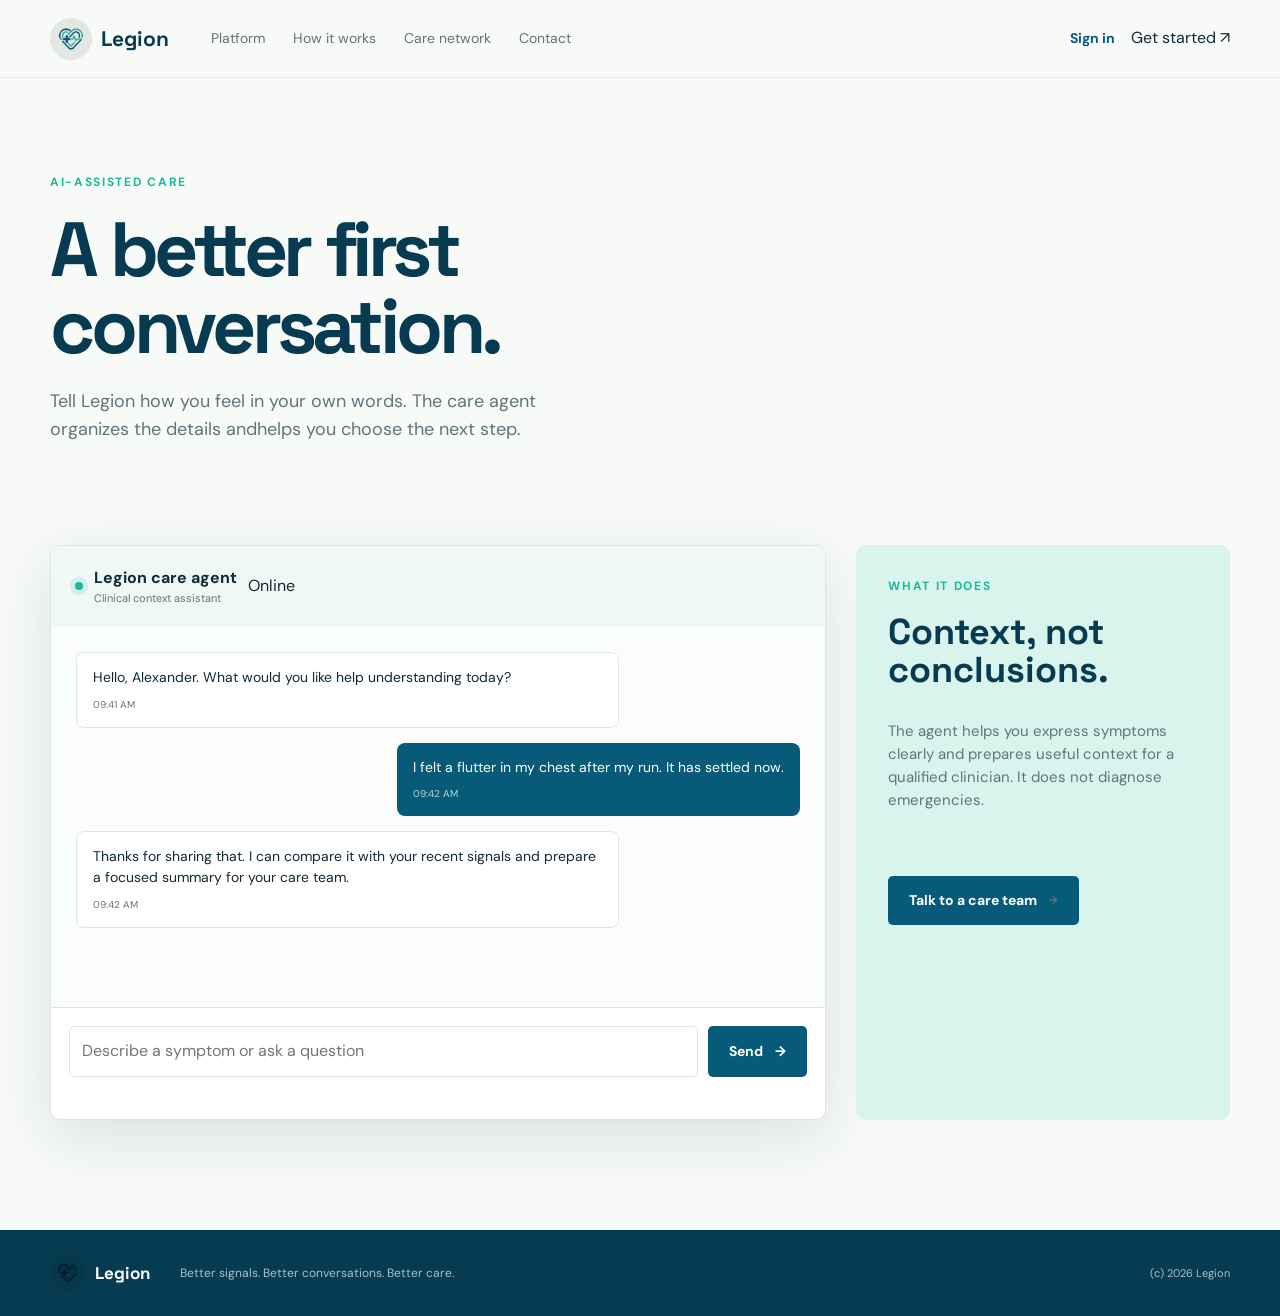
==== ai-agent.html @ 77e7c0f2 "init" ====
<!doctype html>
<html lang="en">

<head>
    <meta charset="utf-8">
    <meta name="viewport" content="width=device-width, initial-scale=1">
    <meta name="description" content="Meet the Legion AI-assisted care agent.">
    <title>Legion | AI Care Agent</title>
    <link rel="preconnect" href="https://fonts.googleapis.com">
    <link rel="preconnect" href="https://fonts.gstatic.com" crossorigin>
    <link
        href="https://fonts.googleapis.com/css2?family=DM+Sans:wght@400;500;600;700&family=Space+Grotesk:wght@500;600;700&display=swap"
        rel="stylesheet">
    <link rel="stylesheet" href="styles.css">
</head>

<body>
    <header class="site-header">
        <a class="brand" href="index.html"><img src="assets/logo.png" alt="" width="42" height="42"><span>Legion</span></a>
        <nav class="main-nav" aria-label="Main navigation">
            <a href="platform.html">Platform</a>

            <a href="ai-agent.html">How it works</a>

                <a href="platform.html#network">Care network </a><ahref="contact.html">Contact</a></nav>
        <div class="header-actions">
            <a class="button button-quiet" href="login.html">Sign in</a>
            <aclass="button button-small" href="register.html">Get started <span aria-hidden="true">&#8599;</span></a>
        </div><button class="menu-toggle" type="button" aria-label="Open menu">Menu</button>

    </header>
    <main>
        <section class="page-hero section-shell">

            <p class="eyebrow">AI-assisted care</p>

            <h1>A better first conversation.</h1>

            <p class="hero-lede">Tell Legion how you feel in your own words. The care agent organizes the details andhelps you choose the next step.</p>

        </section>
        <section class="section-shell agent-layout">


            <div class="chat-panel">
                <div class="chat-header">
                    <span class="status-dot"></span>

                    <div><strong>Legion care agent</strong><small>Clinical context assistant</small></div>

                    <spanclass="chat-badge">Online</span>
                </div>
                <div class="chat-messages">

                    <div class="message agent-message">Hello, Alexander. What would you like help understanding

                        today?<small>09:41 AM</small></div>

                    <div class="message user-message">I felt a flutter in my chest after my run. It has settled

                        now.<small>09:42 AM</small></div>

                    <div class="message agent-message">Thanks for sharing that. I can compare it with your recent
                        signals and prepare a focused summary for your care team.<small>09:42 AM</small></div>
                </div>
                <form class="chat-form" id="chat-form"><input id="chat-input" type="text" required placeholder="Describe a symptom or ask a question">

                        <button class="button" type="submit">Send
                        <span aria-hidden="true">&#8594;</span>
                </button></form>

                <p class="form-status" id="chat-status" role="status"></p>


            </div>
            <aside class="agent-aside">

                <div class="eyebrow">What it does</div>

                <h2>Context, not conclusions.</h2>

                <p>The agent helps you express symptoms clearly and prepares useful context for a qualified clinician. It does not diagnose emergencies.</p>

                <div class="mini-stat">

                <div class="mini-stat">
                <a class="button"href="contact.html">Talk to a care team <span aria-hidden="true">&#8594;</span></a>
            </aside>
        </section>
    </main>
    <footer class="site-footer">

        <div class="section-shell footer-inner">
<a class="brand" href="index.html"><img src="assets/logo.png" alt="" width="36" height="36"><span>Legion</span></a>

            <p>Better signals. Better conversations. Better care.</p>

            <span class="footer-note">(c) 2026 Legion</span>

        </div>
    </footer>
    <script src="script.js"></script>

</body>

</html>
---- styles.css ----
:root { --ink:#102a36; --muted:#61747b; --blue:#075a78; --blue-deep:#063b51; --mint:#19b99d; --mint-pale:#d9f4ec; --cream:#f7faf7; --line:#dce8e5; --white:#fff; --shadow:0 18px 60px rgba(8,57,73,.12); }
* { box-sizing:border-box; } html { scroll-behavior:smooth; } body { margin:0; color:var(--ink); background:var(--cream); font-family:"DM Sans",sans-serif; line-height:1.55; } body:has(dialog[open]) { overflow:hidden; } a { color:inherit; text-decoration:none; } button,input,textarea { font:inherit; } button { cursor:pointer; }
.section-shell { width:min(1180px,calc(100% - 48px)); margin-inline:auto; }
.site-header { height:78px; display:flex; align-items:center; gap:42px; padding:0 max(24px,calc((100% - 1180px)/2)); background:rgba(247,250,247,.88); border-bottom:1px solid rgba(220,232,229,.8); position:sticky; top:0; z-index:5; backdrop-filter:blur(14px); }
.brand { display:inline-flex; align-items:center; gap:9px; color:var(--blue-deep); font:700 21px/1 "Space Grotesk",sans-serif; white-space:nowrap; }.brand img { width:42px; height:42px; object-fit:cover; border-radius:50%; mix-blend-mode:multiply; }.brand span span { color:var(--mint); }.main-nav { display:flex; align-items:center; gap:28px; margin-right:auto; color:var(--muted); font-size:14px; }.main-nav a:hover,.text-link:hover,.card-link:hover { color:var(--mint); }.header-actions { display:flex; align-items:center; gap:16px; }.button { display:inline-flex; align-items:center; justify-content:center; gap:12px; border:0; border-radius:5px; padding:14px 21px; color:var(--white); background:var(--blue); font-weight:700; font-size:14px; transition:transform .2s,background .2s; }.button:hover { background:var(--blue-deep); transform:translateY(-2px); }.button-small { padding:10px 15px; }.button-quiet { color:var(--blue); background:transparent; padding:9px 0; }.button-quiet:hover { background:transparent; color:var(--mint); transform:none; }.text-link,.card-link { border:0; padding:0; background:none; color:var(--blue); font-weight:700; font-size:14px; }.menu-toggle { display:none; border:1px solid var(--line); border-radius:4px; background:var(--white); padding:8px 12px; color:var(--blue); }
.hero { min-height:650px; display:grid; grid-template-columns:1fr 1fr; align-items:center; gap:62px; padding-top:72px; padding-bottom:80px; }.eyebrow { display:flex; align-items:center; gap:9px; margin:0 0 19px; color:var(--mint); font-size:12px; font-weight:700; letter-spacing:.14em; text-transform:uppercase; }.pulse,.status-dot { width:8px; height:8px; display:inline-block; border-radius:50%; background:var(--mint); box-shadow:0 0 0 5px rgba(25,185,157,.14); } h1,h2,h3,p { margin-top:0; } h1,h2,h3,.metric-card strong { font-family:"Space Grotesk",sans-serif; } h1 { max-width:640px; margin-bottom:22px; color:var(--blue-deep); font-size:clamp(46px,6vw,78px); line-height:1.01; letter-spacing:-.055em; } h1 em { color:var(--mint); font-style:normal; }.hero-lede { max-width:510px; margin-bottom:31px; color:var(--muted); font-size:18px; }.hero-actions { display:flex; align-items:center; gap:26px; flex-wrap:wrap; }.trust-row { display:flex; flex-wrap:wrap; gap:26px; margin-top:68px; color:var(--muted); font-size:12px; }.trust-row strong { display:block; color:var(--blue); font:700 20px/1.2 "Space Grotesk",sans-serif; }
.hero-visual { min-height:480px; display:grid; place-items:center; position:relative; }.visual-orbit { position:absolute; border:1px solid rgba(25,185,157,.22); border-radius:50%; }.orbit-one { width:480px; height:480px; }.orbit-two { width:350px; height:350px; border-color:rgba(7,90,120,.14); }.dashboard-card { width:min(100%,440px); position:relative; padding:24px; background:rgba(255,255,255,.94); border:1px solid rgba(220,232,229,.9); border-radius:14px; box-shadow:var(--shadow); }.dashboard-topline,.metric-label { color:var(--muted); font-size:11px; letter-spacing:.05em; text-transform:uppercase; }.dashboard-topline { display:flex; align-items:center; gap:9px; padding-bottom:18px; border-bottom:1px solid var(--line); }.dashboard-date { margin-left:auto; font-size:10px; text-transform:none; }.patient-row { display:flex; align-items:center; justify-content:space-between; padding:20px 0; }.patient-row strong { display:block; margin-top:3px; font:600 20px "Space Grotesk",sans-serif; }.muted-label { color:var(--muted); font-size:12px; }.avatar { display:grid; place-items:center; width:40px; height:40px; border-radius:50%; background:var(--blue); color:white; font-size:12px; font-weight:bold; }.metric-grid { display:grid; grid-template-columns:1fr 1fr; gap:10px; }.metric-card { min-height:140px; padding:15px; background:#f2f8f5; border-radius:8px; }.metric-card strong { display:block; margin:13px 0 10px; color:var(--blue-deep); font-size:28px; line-height:1; }.metric-card strong small { color:var(--muted); font:500 11px "DM Sans",sans-serif; }.metric-label span { float:right; color:var(--mint); }.metric-good { color:#138671; font-size:10px; }.progress { height:5px; margin:20px 0 9px; overflow:hidden; border-radius:10px; background:#cce9df; }.progress i { display:block; height:100%; border-radius:inherit; background:var(--mint); }.sparkline { display:flex; align-items:end; gap:3px; height:26px; margin:7px 0 5px; }.sparkline i { flex:1; border-radius:3px; background:var(--mint); }.sparkline i:nth-child(1){height:35%}.sparkline i:nth-child(2){height:50%}.sparkline i:nth-child(3){height:38%}.sparkline i:nth-child(4){height:78%}.sparkline i:nth-child(5){height:55%}.sparkline i:nth-child(6){height:90%}.sparkline i:nth-child(7){height:65%}.sparkline i:nth-child(8){height:72%}.metric-sleep { grid-column:1/-1; min-height:auto; }.metric-sleep strong { margin:10px 0 6px; font-size:23px; }.dashboard-alert { display:flex; align-items:center; gap:11px; margin-top:12px; padding:13px; background:var(--mint-pale); border-radius:8px; }.alert-icon { display:grid; place-items:center; width:25px; height:25px; border-radius:50%; background:var(--mint); color:white; font-size:13px; }.dashboard-alert strong,.dashboard-alert small { display:block; }.dashboard-alert strong { font-size:12px; }.dashboard-alert small { color:#478174; font-size:10px; }.arrow { margin-left:auto; color:var(--blue); }
.platform-section { padding:100px 0 120px; }.section-heading { max-width:650px; margin-bottom:44px; }.section-heading h2,.split-section h2,.network-section h2,.contact-layout h2 { margin-bottom:14px; color:var(--blue-deep); font-size:clamp(34px,4vw,54px); line-height:1.05; letter-spacing:-.045em; }.section-heading>p:last-child,.network-copy>p:last-child,.contact-layout>div>p:last-of-type { color:var(--muted); font-size:17px; }.feature-grid { display:grid; grid-template-columns:1.2fr 1fr 1fr; gap:17px; }.feature-card { min-height:330px; padding:30px; position:relative; border:1px solid var(--line); border-radius:10px; background:#fff; }.feature-main { color:white; background:var(--blue-deep); border-color:var(--blue-deep); }.feature-number { position:absolute; top:30px; right:30px; color:#9db2b7; font-size:12px; }.feature-main .feature-number { color:#87aeb9; }.feature-icon { display:grid; place-items:center; width:46px; height:46px; margin-bottom:75px; border-radius:8px; color:var(--blue); background:#e1f0ed; font-size:22px; }.feature-icon.mint { color:#138671; background:var(--mint-pale); }.feature-icon.blue { color:#33688c; background:#e0edf3; }.feature-card h3 { margin-bottom:11px; font-size:23px; letter-spacing:-.03em; }.feature-card p { min-height:72px; color:var(--muted); font-size:14px; }.feature-main p { color:#c5d8db; }.feature-main .card-link { color:#87ddc7; }
.dark-section { padding:105px 0; color:white; background:var(--blue-deep); }.split-section { display:grid; grid-template-columns:1fr 1fr; gap:90px; align-items:center; }.eyebrow-light { color:#87ddc7; }.split-section h2 { color:white; }.dark-copy { max-width:440px; margin-bottom:32px; color:#b4cbd0; font-size:17px; }.button-light { color:var(--blue-deep); background:#d9f4ec; }.button-light:hover { color:white; background:var(--mint); }.steps { margin:0; padding:0; list-style:none; }.steps li { display:grid; grid-template-columns:58px 1fr; gap:22px; align-items:start; padding:23px 0; border-bottom:1px solid rgba(217,244,236,.2); }.steps li:first-child { border-top:1px solid rgba(217,244,236,.2); }.steps li>span { color:#75cdbd; font:700 13px "Space Grotesk",sans-serif; }.steps strong { font:600 22px "Space Grotesk",sans-serif; }.steps p { margin:5px 0 0; color:#a9c1c6; font-size:14px; }
.network-section { display:flex; justify-content:space-between; gap:70px; padding:110px 0; }.network-copy { max-width:480px; }.network-stats { display:grid; grid-template-columns:repeat(3,1fr); align-self:center; gap:28px; min-width:480px; }.network-stats div { padding-left:20px; border-left:2px solid var(--mint); }.network-stats strong { display:block; color:var(--blue); font:700 36px/1 "Space Grotesk",sans-serif; }.network-stats strong span { color:var(--mint); font-size:18px; }.network-stats small { display:block; margin-top:10px; color:var(--muted); font-size:12px; }
.contact-section { padding:100px 0; background:#e9f4f0; }.contact-layout { display:grid; grid-template-columns:1fr 1fr; gap:100px; align-items:start; }.contact-details { display:flex; gap:24px; margin-top:35px; color:var(--blue); font-weight:700; font-size:14px; }.contact-form,.login-dialog form { display:flex; flex-direction:column; gap:9px; padding:30px; background:white; border:1px solid var(--line); border-radius:10px; box-shadow:0 12px 35px rgba(8,57,73,.06); }.contact-form label,.login-dialog label { color:var(--muted); font-size:12px; font-weight:700; }.contact-form input,.contact-form textarea,.login-dialog input { width:100%; margin-bottom:8px; padding:12px 13px; border:1px solid var(--line); border-radius:5px; outline:none; color:var(--ink); background:#fbfdfc; }.contact-form input:focus,.contact-form textarea:focus,.login-dialog input:focus { border-color:var(--mint); box-shadow:0 0 0 3px rgba(25,185,157,.14); }.contact-form textarea { resize:vertical; }.form-status { min-height:20px; margin:4px 0 0; color:#138671; font-size:12px; }.site-footer { padding:25px 0; background:var(--blue-deep); color:#a8c2c7; }.footer-inner { display:flex; align-items:center; gap:30px; }.footer-inner .brand { color:white; font-size:17px; }.footer-inner .brand img { width:36px; height:36px; }.footer-inner p { margin:0 auto 0 0; font-size:12px; }.footer-note { font-size:11px; }
.login-dialog { width:min(420px,calc(100% - 32px)); padding:36px; border:0; border-radius:12px; color:var(--ink); box-shadow:0 25px 80px rgba(0,0,0,.25); }.login-dialog::backdrop { background:rgba(6,59,81,.58); backdrop-filter:blur(5px); }.dialog-close { position:absolute; top:16px; right:19px; border:0; background:none; color:var(--muted); font-size:26px; }.dialog-mark { width:58px; height:58px; margin-bottom:20px; border-radius:50%; background:var(--mint-pale); }.dialog-mark img { width:58px; height:58px; border-radius:50%; object-fit:cover; mix-blend-mode:multiply; }.login-dialog h2 { margin:0 0 6px; color:var(--blue-deep); font:700 32px/1.1 "Space Grotesk",sans-serif; }.dialog-copy { margin-bottom:25px; color:var(--muted); font-size:14px; }.login-dialog form { padding:0; border:0; box-shadow:none; }.full-width { width:100%; margin-top:8px; }.password-wrap { position:relative; }.password-wrap input { padding-right:55px; }.password-wrap button { position:absolute; top:9px; right:9px; border:0; color:var(--blue); background:none; font-size:11px; font-weight:bold; }
.page-hero { padding:95px 0 70px; }.page-hero h1 { max-width:760px; }.platform-page-grid { padding-bottom:110px; }.platform-page-grid h2 { margin-bottom:11px; font:600 25px/1.1 "Space Grotesk",sans-serif; }.platform-detail { padding:95px 0; }.signal-list { border-top:1px solid rgba(217,244,236,.2); }.signal-list > div { display:grid; grid-template-columns:50px 1fr; gap:8px; padding:20px 0; border-bottom:1px solid rgba(217,244,236,.2); }.signal-list strong { color:#75cdbd; }.signal-list span { font:600 21px "Space Grotesk",sans-serif; }.signal-list p { grid-column:2; margin:0; color:#a9c1c6; font-size:14px; }.agent-layout { display:grid; grid-template-columns:1.35fr .65fr; gap:30px; padding-bottom:110px; }.chat-panel { overflow:hidden; border:1px solid var(--line); border-radius:10px; background:#fff; box-shadow:var(--shadow); }.chat-header { display:flex; align-items:center; gap:11px; padding:20px 24px; background:#f0f8f5; }.chat-header strong,.chat-header small { display:block; }.chat-header small { color:var(--muted); font-size:11px; }.chat-badge { margin-left:auto; padding:5px 9px; border-radius:20px; color:#138671; background:var(--mint-pale); font-size:11px; font-weight:700; }.chat-messages { display:flex; flex-direction:column; gap:15px; min-height:380px; padding:25px; background:#fbfdfc; }.message { max-width:75%; padding:14px 16px; border-radius:8px; font-size:14px; }.message small { display:block; margin-top:8px; color:var(--muted); font-size:10px; }.agent-message { background:white; border:1px solid var(--line); }.user-message { align-self:flex-end; color:white; background:var(--blue); }.user-message small { color:#b6d7dd; }.chat-form { display:flex; gap:10px; padding:18px; border-top:1px solid var(--line); }.chat-form input { flex:1; min-width:0; padding:12px; border:1px solid var(--line); border-radius:5px; outline:0; }.chat-form input:focus { border-color:var(--mint); }.chat-panel > .form-status { padding:0 18px 15px; }.agent-aside { padding:32px; border-radius:10px; background:var(--mint-pale); }.agent-aside h2 { color:var(--blue-deep); font-size:36px; line-height:1.05; }.agent-aside > p { color:var(--muted); font-size:15px; }.mini-stat { display:inline-flex; flex-direction:column; margin:24px 24px 27px 0; }.mini-stat strong { color:var(--blue); font:700 28px "Space Grotesk",sans-serif; }.mini-stat span { color:var(--muted); font-size:11px; }.contact-page-section { padding:90px 0 120px; }.auth-page { display:grid; place-items:center; min-height:calc(100vh - 78px); padding:60px 16px; background:radial-gradient(circle at 20% 20%,#e0f3ed,transparent 35%),var(--cream); }.auth-card { width:min(430px,100%); padding:38px; border:1px solid var(--line); border-radius:12px; background:#fff; box-shadow:var(--shadow); }.auth-card h1 { margin-bottom:7px; font-size:39px; }.auth-card .dialog-copy { margin-bottom:25px; }.auth-card form { display:flex; flex-direction:column; gap:9px; }.auth-card label { color:var(--muted); font-size:12px; font-weight:700; }.auth-card input:not([type="checkbox"]) { width:100%; padding:12px 13px; border:1px solid var(--line); border-radius:5px; outline:0; background:#fbfdfc; }.auth-card input:focus { border-color:var(--mint); box-shadow:0 0 0 3px rgba(25,185,157,.14); }.form-two-col { display:grid; grid-template-columns:1fr 1fr; gap:12px; }.form-two-col > div { display:flex; flex-direction:column; gap:9px; }.check-label { display:flex; align-items:flex-start; gap:8px; margin:9px 0; font-weight:400 !important; }.check-label input { margin-top:2px; accent-color:var(--blue); }.auth-footnote { margin:25px 0 0; color:var(--muted); text-align:center; font-size:13px; }.auth-footnote a { color:var(--blue); font-weight:700; }
@media (max-width:850px) { .site-header { gap:18px; }.main-nav { gap:15px; }.header-actions .button-small { display:none; }.hero,.split-section,.contact-layout { grid-template-columns:1fr; }.hero { gap:30px; padding-top:55px; }.hero-visual { min-height:480px; }.feature-grid { grid-template-columns:1fr 1fr; }.feature-main { grid-column:1/-1; }.network-section { display:block; }.network-stats { margin-top:45px; }.contact-layout { gap:45px; } }
@media (max-width:620px) { .section-shell { width:min(100% - 32px,1180px); }.site-header { height:68px; padding-inline:16px; }.main-nav { display:none; position:absolute; top:67px; left:0; right:0; flex-direction:column; align-items:stretch; gap:0; padding:9px 16px 16px; background:var(--cream); border-bottom:1px solid var(--line); }.main-nav.is-open { display:flex; }.main-nav a { padding:11px 0; }.header-actions { margin-left:auto; }.header-actions .button-quiet { padding:8px; }.menu-toggle { display:block; }.hero { min-height:auto; padding:52px 0 70px; }.hero-lede { font-size:16px; }.trust-row { gap:18px; margin-top:48px; }.hero-visual { min-height:400px; }.dashboard-card { padding:17px; }.orbit-one { width:340px; height:340px; }.orbit-two { width:260px; height:260px; }.metric-card { min-height:122px; padding:11px; }.metric-card strong { font-size:23px; }.platform-section,.network-section,.contact-section,.contact-page-section { padding:75px 0; }.feature-grid { grid-template-columns:1fr; }.feature-main { grid-column:auto; }.feature-card { min-height:275px; }.feature-icon { margin-bottom:48px; }.split-section,.agent-layout { gap:45px; }.dark-section { padding:75px 0; }.network-stats { grid-template-columns:1fr; min-width:0; gap:22px; }.contact-details { flex-direction:column; gap:10px; }.footer-inner { flex-wrap:wrap; gap:13px; }.footer-inner p { order:3; flex-basis:100%; }.login-dialog { padding:28px 20px; }.page-hero { padding:65px 0 45px; }.chat-messages { min-height:300px; padding:18px; }.message { max-width:90%; }.chat-form { flex-direction:column; }.agent-aside { padding:25px; }.auth-page { min-height:calc(100vh - 68px); padding:35px 16px; }.auth-card { padding:27px 20px; }.form-two-col { grid-template-columns:1fr; gap:9px; } }
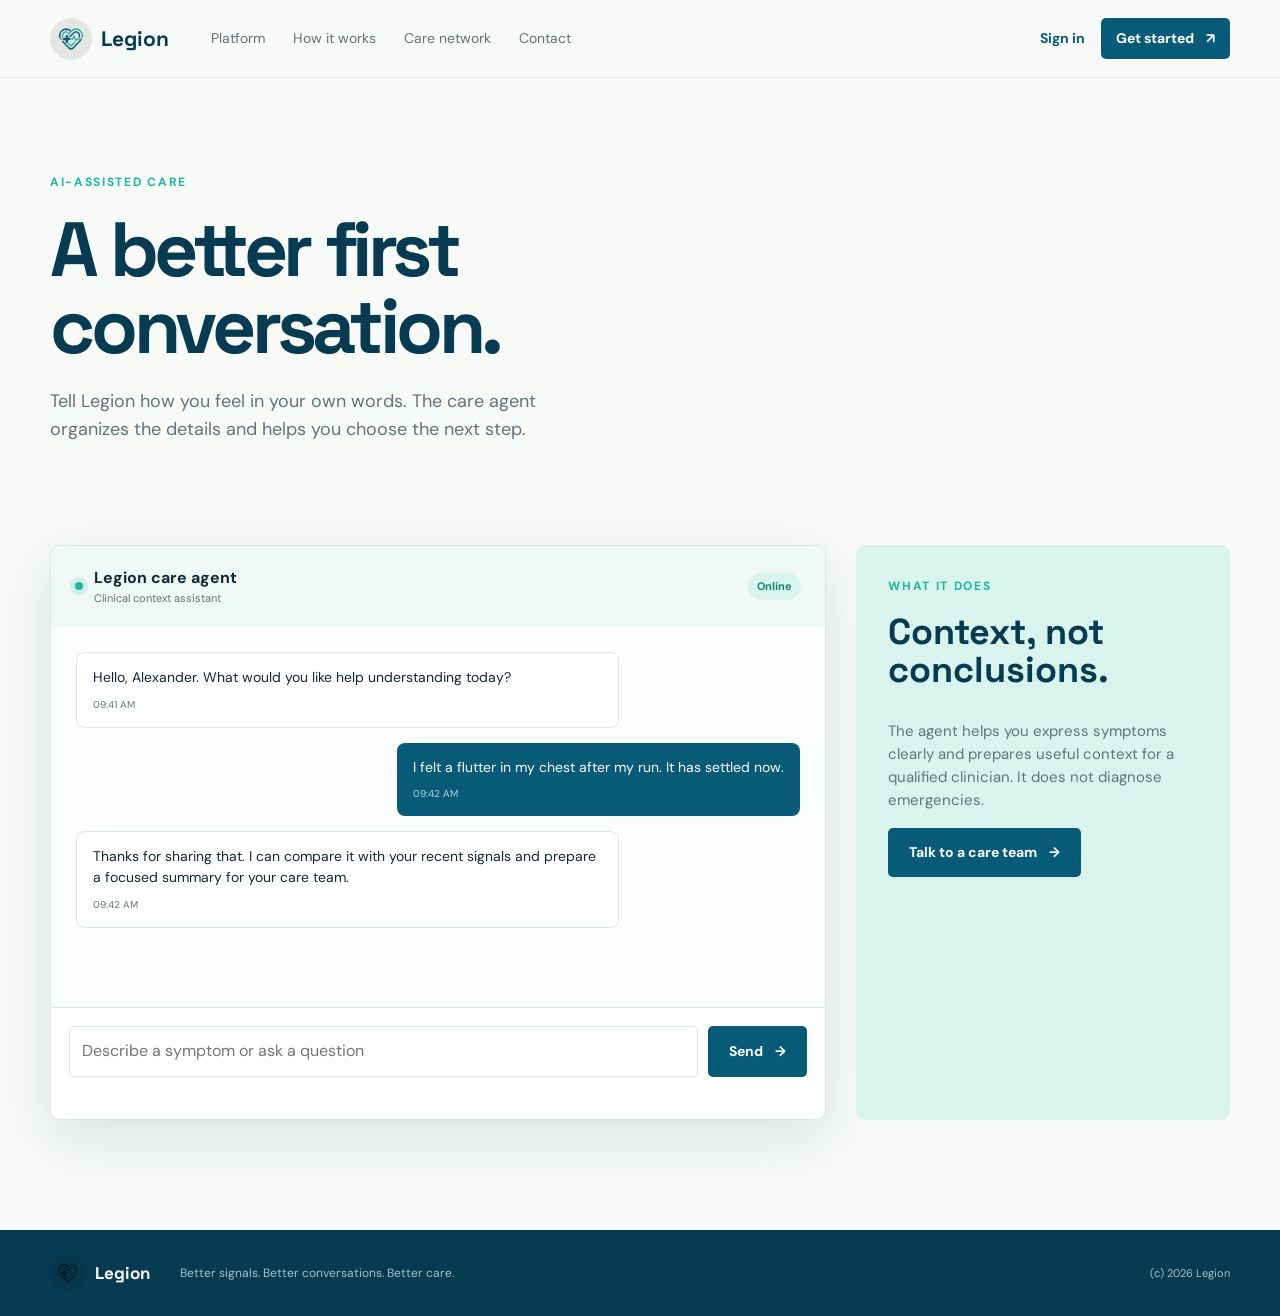
==== commit 7b4f7706: "updates" ====
--- a/ai-agent.html
+++ b/ai-agent.html
@@ -1,106 +1,103 @@
-<!doctype html>
-<html lang="en">
-
-<head>
-    <meta charset="utf-8">
-    <meta name="viewport" content="width=device-width, initial-scale=1">
-    <meta name="description" content="Meet the Legion AI-assisted care agent.">
-    <title>Legion | AI Care Agent</title>
-    <link rel="preconnect" href="https://fonts.googleapis.com">
-    <link rel="preconnect" href="https://fonts.gstatic.com" crossorigin>
-    <link
-        href="https://fonts.googleapis.com/css2?family=DM+Sans:wght@400;500;600;700&family=Space+Grotesk:wght@500;600;700&display=swap"
-        rel="stylesheet">
-    <link rel="stylesheet" href="styles.css">
-</head>
-
-<body>
-    <header class="site-header">
-        <a class="brand" href="index.html"><img src="assets/logo.png" alt="" width="42" height="42"><span>Legion</span></a>
-        <nav class="main-nav" aria-label="Main navigation">
-            <a href="platform.html">Platform</a>
-
-            <a href="ai-agent.html">How it works</a>
-
-                <a href="platform.html#network">Care network </a><ahref="contact.html">Contact</a></nav>
-        <div class="header-actions">
-            <a class="button button-quiet" href="login.html">Sign in</a>
-            <aclass="button button-small" href="register.html">Get started <span aria-hidden="true">&#8599;</span></a>
-        </div><button class="menu-toggle" type="button" aria-label="Open menu">Menu</button>
-
-    </header>
-    <main>
-        <section class="page-hero section-shell">
-
-            <p class="eyebrow">AI-assisted care</p>
-
-            <h1>A better first conversation.</h1>
-
-            <p class="hero-lede">Tell Legion how you feel in your own words. The care agent organizes the details andhelps you choose the next step.</p>
-
-        </section>
-        <section class="section-shell agent-layout">
-
-
-            <div class="chat-panel">
-                <div class="chat-header">
-                    <span class="status-dot"></span>
-
-                    <div><strong>Legion care agent</strong><small>Clinical context assistant</small></div>
-
-                    <spanclass="chat-badge">Online</span>
-                </div>
-                <div class="chat-messages">
-
-                    <div class="message agent-message">Hello, Alexander. What would you like help understanding
-
-                        today?<small>09:41 AM</small></div>
-
-                    <div class="message user-message">I felt a flutter in my chest after my run. It has settled
-
-                        now.<small>09:42 AM</small></div>
-
-                    <div class="message agent-message">Thanks for sharing that. I can compare it with your recent
-                        signals and prepare a focused summary for your care team.<small>09:42 AM</small></div>
-                </div>
-                <form class="chat-form" id="chat-form"><input id="chat-input" type="text" required placeholder="Describe a symptom or ask a question">
-
-                        <button class="button" type="submit">Send
-                        <span aria-hidden="true">&#8594;</span>
-                </button></form>
-
-                <p class="form-status" id="chat-status" role="status"></p>
-
-
-            </div>
-            <aside class="agent-aside">
-
-                <div class="eyebrow">What it does</div>
-
-                <h2>Context, not conclusions.</h2>
-
-                <p>The agent helps you express symptoms clearly and prepares useful context for a qualified clinician. It does not diagnose emergencies.</p>
-
-                <div class="mini-stat">
-
-                <div class="mini-stat">
-                <a class="button"href="contact.html">Talk to a care team <span aria-hidden="true">&#8594;</span></a>
-            </aside>
-        </section>
-    </main>
-    <footer class="site-footer">
-
-        <div class="section-shell footer-inner">
-<a class="brand" href="index.html"><img src="assets/logo.png" alt="" width="36" height="36"><span>Legion</span></a>
-
-            <p>Better signals. Better conversations. Better care.</p>
-
-            <span class="footer-note">(c) 2026 Legion</span>
-
-        </div>
-    </footer>
-    <script src="script.js"></script>
-
-</body>
-
+<!doctype html>
+<html lang="en">
+
+<head>
+    <meta charset="utf-8">
+    <meta name="viewport" content="width=device-width, initial-scale=1">
+    <meta name="description" content="Meet the Legion AI-assisted care agent.">
+    <title>Legion | AI Care Agent</title>
+    <link rel="preconnect" href="https://fonts.googleapis.com">
+    <link rel="preconnect" href="https://fonts.gstatic.com" crossorigin>
+    <link
+        href="https://fonts.googleapis.com/css2?family=DM+Sans:wght@400;500;600;700&family=Space+Grotesk:wght@500;600;700&display=swap"
+        rel="stylesheet">
+    <link rel="stylesheet" href="styles.css">
+</head>
+
+<body>
+    <header class="site-header">
+        <a class="brand" href="index.html"><img src="assets/logo.png" alt="" width="42" height="42"><span>Legion</span></a>
+        <nav class="main-nav" aria-label="Main navigation">
+            <a href="platform.html">Platform</a>
+
+            <a href="ai-agent.html">How it works</a>
+
+                <a href="platform.html#network">Care network </a><a href="contact.html">Contact</a></nav>
+        <div class="header-actions">
+            <a class="button button-quiet" href="login.html">Sign in</a>
+            <a class="button button-small" href="register.html">Get started <span aria-hidden="true">&#8599;</span></a>
+        </div><button class="menu-toggle" type="button" aria-label="Open menu">Menu</button>
+
+    </header>
+    <main>
+        <section class="page-hero section-shell">
+
+            <p class="eyebrow">AI-assisted care</p>
+
+            <h1>A better first conversation.</h1>
+
+            <p class="hero-lede">Tell Legion how you feel in your own words. The care agent organizes the details and helps you choose the next step.</p>
+
+        </section>
+        <section class="section-shell agent-layout">
+
+
+            <div class="chat-panel">
+                <div class="chat-header">
+                    <span class="status-dot"></span>
+
+                    <div><strong>Legion care agent</strong><small>Clinical context assistant</small></div>
+
+                    <span class="chat-badge">Online</span>
+                </div>
+                <div class="chat-messages">
+
+                    <div class="message agent-message">Hello, Alexander. What would you like help understanding
+
+                        today?<small>09:41 AM</small></div>
+
+                    <div class="message user-message">I felt a flutter in my chest after my run. It has settled
+
+                        now.<small>09:42 AM</small></div>
+
+                    <div class="message agent-message">Thanks for sharing that. I can compare it with your recent
+                        signals and prepare a focused summary for your care team.<small>09:42 AM</small></div>
+                </div>
+                <form class="chat-form" id="chat-form"><input id="chat-input" type="text" required placeholder="Describe a symptom or ask a question">
+
+                        <button class="button" type="submit">Send
+                        <span aria-hidden="true">&#8594;</span>
+                </button></form>
+
+                <p class="form-status" id="chat-status" role="status"></p>
+
+
+            </div>
+            <aside class="agent-aside">
+
+                <div class="eyebrow">What it does</div>
+
+                <h2>Context, not conclusions.</h2>
+
+                <p>The agent helps you express symptoms clearly and prepares useful context for a qualified clinician. It does not diagnose emergencies.</p>
+
+                <a class="button" href="contact.html">Talk to a care team <span aria-hidden="true">&#8594;</span></a>
+            </aside>
+        </section>
+    </main>
+    <footer class="site-footer">
+
+        <div class="section-shell footer-inner">
+<a class="brand" href="index.html"><img src="assets/logo.png" alt="" width="36" height="36"><span>Legion</span></a>
+
+            <p>Better signals. Better conversations. Better care.</p>
+
+            <span class="footer-note">(c) 2026 Legion</span>
+
+        </div>
+    </footer>
+    <script src="script.js"></script>
+
+</body>
+
 </html>
--- a/styles.css
+++ b/styles.css
@@ -1,15 +1,1387 @@
-:root { --ink:#102a36; --muted:#61747b; --blue:#075a78; --blue-deep:#063b51; --mint:#19b99d; --mint-pale:#d9f4ec; --cream:#f7faf7; --line:#dce8e5; --white:#fff; --shadow:0 18px 60px rgba(8,57,73,.12); }
-* { box-sizing:border-box; } html { scroll-behavior:smooth; } body { margin:0; color:var(--ink); background:var(--cream); font-family:"DM Sans",sans-serif; line-height:1.55; } body:has(dialog[open]) { overflow:hidden; } a { color:inherit; text-decoration:none; } button,input,textarea { font:inherit; } button { cursor:pointer; }
-.section-shell { width:min(1180px,calc(100% - 48px)); margin-inline:auto; }
-.site-header { height:78px; display:flex; align-items:center; gap:42px; padding:0 max(24px,calc((100% - 1180px)/2)); background:rgba(247,250,247,.88); border-bottom:1px solid rgba(220,232,229,.8); position:sticky; top:0; z-index:5; backdrop-filter:blur(14px); }
-.brand { display:inline-flex; align-items:center; gap:9px; color:var(--blue-deep); font:700 21px/1 "Space Grotesk",sans-serif; white-space:nowrap; }.brand img { width:42px; height:42px; object-fit:cover; border-radius:50%; mix-blend-mode:multiply; }.brand span span { color:var(--mint); }.main-nav { display:flex; align-items:center; gap:28px; margin-right:auto; color:var(--muted); font-size:14px; }.main-nav a:hover,.text-link:hover,.card-link:hover { color:var(--mint); }.header-actions { display:flex; align-items:center; gap:16px; }.button { display:inline-flex; align-items:center; justify-content:center; gap:12px; border:0; border-radius:5px; padding:14px 21px; color:var(--white); background:var(--blue); font-weight:700; font-size:14px; transition:transform .2s,background .2s; }.button:hover { background:var(--blue-deep); transform:translateY(-2px); }.button-small { padding:10px 15px; }.button-quiet { color:var(--blue); background:transparent; padding:9px 0; }.button-quiet:hover { background:transparent; color:var(--mint); transform:none; }.text-link,.card-link { border:0; padding:0; background:none; color:var(--blue); font-weight:700; font-size:14px; }.menu-toggle { display:none; border:1px solid var(--line); border-radius:4px; background:var(--white); padding:8px 12px; color:var(--blue); }
-.hero { min-height:650px; display:grid; grid-template-columns:1fr 1fr; align-items:center; gap:62px; padding-top:72px; padding-bottom:80px; }.eyebrow { display:flex; align-items:center; gap:9px; margin:0 0 19px; color:var(--mint); font-size:12px; font-weight:700; letter-spacing:.14em; text-transform:uppercase; }.pulse,.status-dot { width:8px; height:8px; display:inline-block; border-radius:50%; background:var(--mint); box-shadow:0 0 0 5px rgba(25,185,157,.14); } h1,h2,h3,p { margin-top:0; } h1,h2,h3,.metric-card strong { font-family:"Space Grotesk",sans-serif; } h1 { max-width:640px; margin-bottom:22px; color:var(--blue-deep); font-size:clamp(46px,6vw,78px); line-height:1.01; letter-spacing:-.055em; } h1 em { color:var(--mint); font-style:normal; }.hero-lede { max-width:510px; margin-bottom:31px; color:var(--muted); font-size:18px; }.hero-actions { display:flex; align-items:center; gap:26px; flex-wrap:wrap; }.trust-row { display:flex; flex-wrap:wrap; gap:26px; margin-top:68px; color:var(--muted); font-size:12px; }.trust-row strong { display:block; color:var(--blue); font:700 20px/1.2 "Space Grotesk",sans-serif; }
-.hero-visual { min-height:480px; display:grid; place-items:center; position:relative; }.visual-orbit { position:absolute; border:1px solid rgba(25,185,157,.22); border-radius:50%; }.orbit-one { width:480px; height:480px; }.orbit-two { width:350px; height:350px; border-color:rgba(7,90,120,.14); }.dashboard-card { width:min(100%,440px); position:relative; padding:24px; background:rgba(255,255,255,.94); border:1px solid rgba(220,232,229,.9); border-radius:14px; box-shadow:var(--shadow); }.dashboard-topline,.metric-label { color:var(--muted); font-size:11px; letter-spacing:.05em; text-transform:uppercase; }.dashboard-topline { display:flex; align-items:center; gap:9px; padding-bottom:18px; border-bottom:1px solid var(--line); }.dashboard-date { margin-left:auto; font-size:10px; text-transform:none; }.patient-row { display:flex; align-items:center; justify-content:space-between; padding:20px 0; }.patient-row strong { display:block; margin-top:3px; font:600 20px "Space Grotesk",sans-serif; }.muted-label { color:var(--muted); font-size:12px; }.avatar { display:grid; place-items:center; width:40px; height:40px; border-radius:50%; background:var(--blue); color:white; font-size:12px; font-weight:bold; }.metric-grid { display:grid; grid-template-columns:1fr 1fr; gap:10px; }.metric-card { min-height:140px; padding:15px; background:#f2f8f5; border-radius:8px; }.metric-card strong { display:block; margin:13px 0 10px; color:var(--blue-deep); font-size:28px; line-height:1; }.metric-card strong small { color:var(--muted); font:500 11px "DM Sans",sans-serif; }.metric-label span { float:right; color:var(--mint); }.metric-good { color:#138671; font-size:10px; }.progress { height:5px; margin:20px 0 9px; overflow:hidden; border-radius:10px; background:#cce9df; }.progress i { display:block; height:100%; border-radius:inherit; background:var(--mint); }.sparkline { display:flex; align-items:end; gap:3px; height:26px; margin:7px 0 5px; }.sparkline i { flex:1; border-radius:3px; background:var(--mint); }.sparkline i:nth-child(1){height:35%}.sparkline i:nth-child(2){height:50%}.sparkline i:nth-child(3){height:38%}.sparkline i:nth-child(4){height:78%}.sparkline i:nth-child(5){height:55%}.sparkline i:nth-child(6){height:90%}.sparkline i:nth-child(7){height:65%}.sparkline i:nth-child(8){height:72%}.metric-sleep { grid-column:1/-1; min-height:auto; }.metric-sleep strong { margin:10px 0 6px; font-size:23px; }.dashboard-alert { display:flex; align-items:center; gap:11px; margin-top:12px; padding:13px; background:var(--mint-pale); border-radius:8px; }.alert-icon { display:grid; place-items:center; width:25px; height:25px; border-radius:50%; background:var(--mint); color:white; font-size:13px; }.dashboard-alert strong,.dashboard-alert small { display:block; }.dashboard-alert strong { font-size:12px; }.dashboard-alert small { color:#478174; font-size:10px; }.arrow { margin-left:auto; color:var(--blue); }
-.platform-section { padding:100px 0 120px; }.section-heading { max-width:650px; margin-bottom:44px; }.section-heading h2,.split-section h2,.network-section h2,.contact-layout h2 { margin-bottom:14px; color:var(--blue-deep); font-size:clamp(34px,4vw,54px); line-height:1.05; letter-spacing:-.045em; }.section-heading>p:last-child,.network-copy>p:last-child,.contact-layout>div>p:last-of-type { color:var(--muted); font-size:17px; }.feature-grid { display:grid; grid-template-columns:1.2fr 1fr 1fr; gap:17px; }.feature-card { min-height:330px; padding:30px; position:relative; border:1px solid var(--line); border-radius:10px; background:#fff; }.feature-main { color:white; background:var(--blue-deep); border-color:var(--blue-deep); }.feature-number { position:absolute; top:30px; right:30px; color:#9db2b7; font-size:12px; }.feature-main .feature-number { color:#87aeb9; }.feature-icon { display:grid; place-items:center; width:46px; height:46px; margin-bottom:75px; border-radius:8px; color:var(--blue); background:#e1f0ed; font-size:22px; }.feature-icon.mint { color:#138671; background:var(--mint-pale); }.feature-icon.blue { color:#33688c; background:#e0edf3; }.feature-card h3 { margin-bottom:11px; font-size:23px; letter-spacing:-.03em; }.feature-card p { min-height:72px; color:var(--muted); font-size:14px; }.feature-main p { color:#c5d8db; }.feature-main .card-link { color:#87ddc7; }
-.dark-section { padding:105px 0; color:white; background:var(--blue-deep); }.split-section { display:grid; grid-template-columns:1fr 1fr; gap:90px; align-items:center; }.eyebrow-light { color:#87ddc7; }.split-section h2 { color:white; }.dark-copy { max-width:440px; margin-bottom:32px; color:#b4cbd0; font-size:17px; }.button-light { color:var(--blue-deep); background:#d9f4ec; }.button-light:hover { color:white; background:var(--mint); }.steps { margin:0; padding:0; list-style:none; }.steps li { display:grid; grid-template-columns:58px 1fr; gap:22px; align-items:start; padding:23px 0; border-bottom:1px solid rgba(217,244,236,.2); }.steps li:first-child { border-top:1px solid rgba(217,244,236,.2); }.steps li>span { color:#75cdbd; font:700 13px "Space Grotesk",sans-serif; }.steps strong { font:600 22px "Space Grotesk",sans-serif; }.steps p { margin:5px 0 0; color:#a9c1c6; font-size:14px; }
-.network-section { display:flex; justify-content:space-between; gap:70px; padding:110px 0; }.network-copy { max-width:480px; }.network-stats { display:grid; grid-template-columns:repeat(3,1fr); align-self:center; gap:28px; min-width:480px; }.network-stats div { padding-left:20px; border-left:2px solid var(--mint); }.network-stats strong { display:block; color:var(--blue); font:700 36px/1 "Space Grotesk",sans-serif; }.network-stats strong span { color:var(--mint); font-size:18px; }.network-stats small { display:block; margin-top:10px; color:var(--muted); font-size:12px; }
-.contact-section { padding:100px 0; background:#e9f4f0; }.contact-layout { display:grid; grid-template-columns:1fr 1fr; gap:100px; align-items:start; }.contact-details { display:flex; gap:24px; margin-top:35px; color:var(--blue); font-weight:700; font-size:14px; }.contact-form,.login-dialog form { display:flex; flex-direction:column; gap:9px; padding:30px; background:white; border:1px solid var(--line); border-radius:10px; box-shadow:0 12px 35px rgba(8,57,73,.06); }.contact-form label,.login-dialog label { color:var(--muted); font-size:12px; font-weight:700; }.contact-form input,.contact-form textarea,.login-dialog input { width:100%; margin-bottom:8px; padding:12px 13px; border:1px solid var(--line); border-radius:5px; outline:none; color:var(--ink); background:#fbfdfc; }.contact-form input:focus,.contact-form textarea:focus,.login-dialog input:focus { border-color:var(--mint); box-shadow:0 0 0 3px rgba(25,185,157,.14); }.contact-form textarea { resize:vertical; }.form-status { min-height:20px; margin:4px 0 0; color:#138671; font-size:12px; }.site-footer { padding:25px 0; background:var(--blue-deep); color:#a8c2c7; }.footer-inner { display:flex; align-items:center; gap:30px; }.footer-inner .brand { color:white; font-size:17px; }.footer-inner .brand img { width:36px; height:36px; }.footer-inner p { margin:0 auto 0 0; font-size:12px; }.footer-note { font-size:11px; }
-.login-dialog { width:min(420px,calc(100% - 32px)); padding:36px; border:0; border-radius:12px; color:var(--ink); box-shadow:0 25px 80px rgba(0,0,0,.25); }.login-dialog::backdrop { background:rgba(6,59,81,.58); backdrop-filter:blur(5px); }.dialog-close { position:absolute; top:16px; right:19px; border:0; background:none; color:var(--muted); font-size:26px; }.dialog-mark { width:58px; height:58px; margin-bottom:20px; border-radius:50%; background:var(--mint-pale); }.dialog-mark img { width:58px; height:58px; border-radius:50%; object-fit:cover; mix-blend-mode:multiply; }.login-dialog h2 { margin:0 0 6px; color:var(--blue-deep); font:700 32px/1.1 "Space Grotesk",sans-serif; }.dialog-copy { margin-bottom:25px; color:var(--muted); font-size:14px; }.login-dialog form { padding:0; border:0; box-shadow:none; }.full-width { width:100%; margin-top:8px; }.password-wrap { position:relative; }.password-wrap input { padding-right:55px; }.password-wrap button { position:absolute; top:9px; right:9px; border:0; color:var(--blue); background:none; font-size:11px; font-weight:bold; }
-.page-hero { padding:95px 0 70px; }.page-hero h1 { max-width:760px; }.platform-page-grid { padding-bottom:110px; }.platform-page-grid h2 { margin-bottom:11px; font:600 25px/1.1 "Space Grotesk",sans-serif; }.platform-detail { padding:95px 0; }.signal-list { border-top:1px solid rgba(217,244,236,.2); }.signal-list > div { display:grid; grid-template-columns:50px 1fr; gap:8px; padding:20px 0; border-bottom:1px solid rgba(217,244,236,.2); }.signal-list strong { color:#75cdbd; }.signal-list span { font:600 21px "Space Grotesk",sans-serif; }.signal-list p { grid-column:2; margin:0; color:#a9c1c6; font-size:14px; }.agent-layout { display:grid; grid-template-columns:1.35fr .65fr; gap:30px; padding-bottom:110px; }.chat-panel { overflow:hidden; border:1px solid var(--line); border-radius:10px; background:#fff; box-shadow:var(--shadow); }.chat-header { display:flex; align-items:center; gap:11px; padding:20px 24px; background:#f0f8f5; }.chat-header strong,.chat-header small { display:block; }.chat-header small { color:var(--muted); font-size:11px; }.chat-badge { margin-left:auto; padding:5px 9px; border-radius:20px; color:#138671; background:var(--mint-pale); font-size:11px; font-weight:700; }.chat-messages { display:flex; flex-direction:column; gap:15px; min-height:380px; padding:25px; background:#fbfdfc; }.message { max-width:75%; padding:14px 16px; border-radius:8px; font-size:14px; }.message small { display:block; margin-top:8px; color:var(--muted); font-size:10px; }.agent-message { background:white; border:1px solid var(--line); }.user-message { align-self:flex-end; color:white; background:var(--blue); }.user-message small { color:#b6d7dd; }.chat-form { display:flex; gap:10px; padding:18px; border-top:1px solid var(--line); }.chat-form input { flex:1; min-width:0; padding:12px; border:1px solid var(--line); border-radius:5px; outline:0; }.chat-form input:focus { border-color:var(--mint); }.chat-panel > .form-status { padding:0 18px 15px; }.agent-aside { padding:32px; border-radius:10px; background:var(--mint-pale); }.agent-aside h2 { color:var(--blue-deep); font-size:36px; line-height:1.05; }.agent-aside > p { color:var(--muted); font-size:15px; }.mini-stat { display:inline-flex; flex-direction:column; margin:24px 24px 27px 0; }.mini-stat strong { color:var(--blue); font:700 28px "Space Grotesk",sans-serif; }.mini-stat span { color:var(--muted); font-size:11px; }.contact-page-section { padding:90px 0 120px; }.auth-page { display:grid; place-items:center; min-height:calc(100vh - 78px); padding:60px 16px; background:radial-gradient(circle at 20% 20%,#e0f3ed,transparent 35%),var(--cream); }.auth-card { width:min(430px,100%); padding:38px; border:1px solid var(--line); border-radius:12px; background:#fff; box-shadow:var(--shadow); }.auth-card h1 { margin-bottom:7px; font-size:39px; }.auth-card .dialog-copy { margin-bottom:25px; }.auth-card form { display:flex; flex-direction:column; gap:9px; }.auth-card label { color:var(--muted); font-size:12px; font-weight:700; }.auth-card input:not([type="checkbox"]) { width:100%; padding:12px 13px; border:1px solid var(--line); border-radius:5px; outline:0; background:#fbfdfc; }.auth-card input:focus { border-color:var(--mint); box-shadow:0 0 0 3px rgba(25,185,157,.14); }.form-two-col { display:grid; grid-template-columns:1fr 1fr; gap:12px; }.form-two-col > div { display:flex; flex-direction:column; gap:9px; }.check-label { display:flex; align-items:flex-start; gap:8px; margin:9px 0; font-weight:400 !important; }.check-label input { margin-top:2px; accent-color:var(--blue); }.auth-footnote { margin:25px 0 0; color:var(--muted); text-align:center; font-size:13px; }.auth-footnote a { color:var(--blue); font-weight:700; }
-@media (max-width:850px) { .site-header { gap:18px; }.main-nav { gap:15px; }.header-actions .button-small { display:none; }.hero,.split-section,.contact-layout { grid-template-columns:1fr; }.hero { gap:30px; padding-top:55px; }.hero-visual { min-height:480px; }.feature-grid { grid-template-columns:1fr 1fr; }.feature-main { grid-column:1/-1; }.network-section { display:block; }.network-stats { margin-top:45px; }.contact-layout { gap:45px; } }
-@media (max-width:620px) { .section-shell { width:min(100% - 32px,1180px); }.site-header { height:68px; padding-inline:16px; }.main-nav { display:none; position:absolute; top:67px; left:0; right:0; flex-direction:column; align-items:stretch; gap:0; padding:9px 16px 16px; background:var(--cream); border-bottom:1px solid var(--line); }.main-nav.is-open { display:flex; }.main-nav a { padding:11px 0; }.header-actions { margin-left:auto; }.header-actions .button-quiet { padding:8px; }.menu-toggle { display:block; }.hero { min-height:auto; padding:52px 0 70px; }.hero-lede { font-size:16px; }.trust-row { gap:18px; margin-top:48px; }.hero-visual { min-height:400px; }.dashboard-card { padding:17px; }.orbit-one { width:340px; height:340px; }.orbit-two { width:260px; height:260px; }.metric-card { min-height:122px; padding:11px; }.metric-card strong { font-size:23px; }.platform-section,.network-section,.contact-section,.contact-page-section { padding:75px 0; }.feature-grid { grid-template-columns:1fr; }.feature-main { grid-column:auto; }.feature-card { min-height:275px; }.feature-icon { margin-bottom:48px; }.split-section,.agent-layout { gap:45px; }.dark-section { padding:75px 0; }.network-stats { grid-template-columns:1fr; min-width:0; gap:22px; }.contact-details { flex-direction:column; gap:10px; }.footer-inner { flex-wrap:wrap; gap:13px; }.footer-inner p { order:3; flex-basis:100%; }.login-dialog { padding:28px 20px; }.page-hero { padding:65px 0 45px; }.chat-messages { min-height:300px; padding:18px; }.message { max-width:90%; }.chat-form { flex-direction:column; }.agent-aside { padding:25px; }.auth-page { min-height:calc(100vh - 68px); padding:35px 16px; }.auth-card { padding:27px 20px; }.form-two-col { grid-template-columns:1fr; gap:9px; } }+/* Colors and shadow used everywhere. Change a color here and it changes on every page. */
+
+:root {
+  --ink: #102a36;
+  --muted: #61747b;
+  --blue: #075a78;
+  --blue-deep: #063b51;
+  --mint: #19b99d;
+  --mint-pale: #d9f4ec;
+  --cream: #f7faf7;
+  --line: #dce8e5;
+  --white: #fff;
+  --shadow: 0 18px 60px rgba(8, 57, 73, .12);
+}
+
+
+/* Basics: sizing, page font, links, buttons and inputs */
+
+* {
+  box-sizing: border-box;
+}
+
+html {
+  scroll-behavior: smooth;
+}
+
+body {
+  margin: 0;
+  color: var(--ink);
+  background: var(--cream);
+  font-family: "DM Sans", sans-serif;
+  line-height: 1.55;
+}
+
+a {
+  color: inherit;
+  text-decoration: none;
+}
+
+button,
+input,
+textarea {
+  font: inherit;
+}
+
+button {
+  cursor: pointer;
+}
+
+
+/* Page width: content is at most 1180px wide and centered */
+
+.section-shell {
+  width: min(1180px, calc(100% - 48px));
+  margin-inline: auto;
+}
+
+
+/* Header at the top of every page */
+
+.site-header {
+  height: 78px;
+  display: flex;
+  align-items: center;
+  gap: 42px;
+  padding: 0 max(24px, calc((100% - 1180px)/2));
+  background: rgba(247, 250, 247, .88);
+  border-bottom: 1px solid rgba(220, 232, 229, .8);
+  position: sticky;
+  top: 0;
+  z-index: 5;
+  backdrop-filter: blur(14px);
+}
+
+
+/* Logo, menu links, header buttons and the phone Menu button */
+
+.brand {
+  display: inline-flex;
+  align-items: center;
+  gap: 9px;
+  color: var(--blue-deep);
+  font: 700 21px/1 "Space Grotesk", sans-serif;
+  white-space: nowrap;
+}
+
+.brand img {
+  width: 42px;
+  height: 42px;
+  object-fit: cover;
+  border-radius: 50%;
+  mix-blend-mode: multiply;
+}
+
+.brand span span {
+  color: var(--mint);
+}
+
+.main-nav {
+  display: flex;
+  align-items: center;
+  gap: 28px;
+  margin-right: auto;
+  color: var(--muted);
+  font-size: 14px;
+}
+
+.main-nav a:hover,
+.text-link:hover,
+.card-link:hover {
+  color: var(--mint);
+}
+
+.header-actions {
+  display: flex;
+  align-items: center;
+  gap: 16px;
+}
+
+.button {
+  display: inline-flex;
+  align-items: center;
+  justify-content: center;
+  gap: 12px;
+  border: 0;
+  border-radius: 5px;
+  padding: 14px 21px;
+  color: var(--white);
+  background: var(--blue);
+  font-weight: 700;
+  font-size: 14px;
+  transition: transform .2s, background .2s;
+}
+
+.button:hover {
+  background: var(--blue-deep);
+  transform: translateY(-2px);
+}
+
+.button-small {
+  padding: 10px 15px;
+}
+
+.button-quiet {
+  color: var(--blue);
+  background: transparent;
+  padding: 9px 0;
+}
+
+.button-quiet:hover {
+  background: transparent;
+  color: var(--mint);
+  transform: none;
+}
+
+.text-link,
+.card-link {
+  border: 0;
+  padding: 0;
+  background: none;
+  color: var(--blue);
+  font-weight: 700;
+  font-size: 14px;
+}
+
+.menu-toggle {
+  display: none;
+  border: 1px solid var(--line);
+  border-radius: 4px;
+  background: var(--white);
+  padding: 8px 12px;
+  color: var(--blue);
+}
+
+
+/* Home page: big top section with the headline and short facts */
+
+.hero {
+  min-height: 650px;
+  display: grid;
+  grid-template-columns: 1fr 1fr;
+  align-items: center;
+  gap: 62px;
+  padding-top: 72px;
+  padding-bottom: 80px;
+}
+
+.eyebrow {
+  display: flex;
+  align-items: center;
+  gap: 9px;
+  margin: 0 0 19px;
+  color: var(--mint);
+  font-size: 12px;
+  font-weight: 700;
+  letter-spacing: .14em;
+  text-transform: uppercase;
+}
+
+.pulse,
+.status-dot {
+  width: 8px;
+  height: 8px;
+  display: inline-block;
+  border-radius: 50%;
+  background: var(--mint);
+  box-shadow: 0 0 0 5px rgba(25, 185, 157, .14);
+}
+
+h1,
+h2,
+h3,
+p {
+  margin-top: 0;
+}
+
+h1,
+h2,
+h3,
+.metric-card strong {
+  font-family: "Space Grotesk", sans-serif;
+}
+
+h1 {
+  max-width: 640px;
+  margin-bottom: 22px;
+  color: var(--blue-deep);
+  font-size: clamp(46px, 6vw, 78px);
+  line-height: 1.01;
+  letter-spacing: -.055em;
+}
+
+h1 em {
+  color: var(--mint);
+  font-style: normal;
+}
+
+.hero-lede {
+  max-width: 510px;
+  margin-bottom: 31px;
+  color: var(--muted);
+  font-size: 18px;
+}
+
+.hero-actions {
+  display: flex;
+  align-items: center;
+  gap: 26px;
+  flex-wrap: wrap;
+}
+
+.trust-row {
+  display: flex;
+  flex-wrap: wrap;
+  gap: 26px;
+  margin-top: 68px;
+  color: var(--muted);
+  font-size: 12px;
+}
+
+.trust-row strong {
+  display: block;
+  color: var(--blue);
+  font: 700 20px/1.2 "Space Grotesk", sans-serif;
+}
+
+
+/* Home page: the health dashboard card on the right */
+
+.hero-visual {
+  min-height: 480px;
+  display: grid;
+  place-items: center;
+  position: relative;
+}
+
+.visual-orbit {
+  position: absolute;
+  border: 1px solid rgba(25, 185, 157, .22);
+  border-radius: 50%;
+}
+
+.orbit-one {
+  width: 480px;
+  height: 480px;
+}
+
+.orbit-two {
+  width: 350px;
+  height: 350px;
+  border-color: rgba(7, 90, 120, .14);
+}
+
+.dashboard-card {
+  width: min(100%, 440px);
+  position: relative;
+  padding: 24px;
+  background: rgba(255, 255, 255, .94);
+  border: 1px solid rgba(220, 232, 229, .9);
+  border-radius: 14px;
+  box-shadow: var(--shadow);
+}
+
+.dashboard-topline,
+.metric-label {
+  color: var(--muted);
+  font-size: 11px;
+  letter-spacing: .05em;
+  text-transform: uppercase;
+}
+
+.dashboard-topline {
+  display: flex;
+  align-items: center;
+  gap: 9px;
+  padding-bottom: 18px;
+  border-bottom: 1px solid var(--line);
+}
+
+.dashboard-date {
+  margin-left: auto;
+  font-size: 10px;
+  text-transform: none;
+}
+
+.patient-row {
+  display: flex;
+  align-items: center;
+  justify-content: space-between;
+  padding: 20px 0;
+}
+
+.patient-row strong {
+  display: block;
+  margin-top: 3px;
+  font: 600 20px "Space Grotesk", sans-serif;
+}
+
+.muted-label {
+  color: var(--muted);
+  font-size: 12px;
+}
+
+.avatar {
+  display: grid;
+  place-items: center;
+  width: 40px;
+  height: 40px;
+  border-radius: 50%;
+  background: var(--blue);
+  color: white;
+  font-size: 12px;
+  font-weight: bold;
+}
+
+.metric-grid {
+  display: grid;
+  grid-template-columns: 1fr 1fr;
+  gap: 10px;
+}
+
+.metric-card {
+  min-height: 140px;
+  padding: 15px;
+  background: #f2f8f5;
+  border-radius: 8px;
+}
+
+.metric-card strong {
+  display: block;
+  margin: 13px 0 10px;
+  color: var(--blue-deep);
+  font-size: 28px;
+  line-height: 1;
+}
+
+.metric-card strong small {
+  color: var(--muted);
+  font: 500 11px "DM Sans", sans-serif;
+}
+
+.metric-label span {
+  float: right;
+  color: var(--mint);
+}
+
+.metric-good {
+  color: #138671;
+  font-size: 10px;
+}
+
+.progress {
+  height: 5px;
+  margin: 20px 0 9px;
+  overflow: hidden;
+  border-radius: 10px;
+  background: #cce9df;
+}
+
+.progress i {
+  display: block;
+  height: 100%;
+  border-radius: inherit;
+  background: var(--mint);
+}
+
+.sparkline {
+  display: flex;
+  align-items: end;
+  gap: 3px;
+  height: 26px;
+  margin: 7px 0 5px;
+}
+
+.sparkline i {
+  flex: 1;
+  border-radius: 3px;
+  background: var(--mint);
+}
+
+.sparkline i:nth-child(1) {
+  height: 35%;
+}
+
+.sparkline i:nth-child(2) {
+  height: 50%;
+}
+
+.sparkline i:nth-child(3) {
+  height: 38%;
+}
+
+.sparkline i:nth-child(4) {
+  height: 78%;
+}
+
+.sparkline i:nth-child(5) {
+  height: 55%;
+}
+
+.sparkline i:nth-child(6) {
+  height: 90%;
+}
+
+.sparkline i:nth-child(7) {
+  height: 65%;
+}
+
+.sparkline i:nth-child(8) {
+  height: 72%;
+}
+
+.metric-sleep {
+  grid-column: 1/-1;
+  min-height: auto;
+}
+
+.metric-sleep strong {
+  margin: 10px 0 6px;
+  font-size: 23px;
+}
+
+.dashboard-alert {
+  display: flex;
+  align-items: center;
+  gap: 11px;
+  margin-top: 12px;
+  padding: 13px;
+  background: var(--mint-pale);
+  border-radius: 8px;
+}
+
+.alert-icon {
+  display: grid;
+  place-items: center;
+  width: 25px;
+  height: 25px;
+  border-radius: 50%;
+  background: var(--mint);
+  color: white;
+  font-size: 13px;
+}
+
+.dashboard-alert strong,
+.dashboard-alert small {
+  display: block;
+}
+
+.dashboard-alert strong {
+  font-size: 12px;
+}
+
+.dashboard-alert small {
+  color: #478174;
+  font-size: 10px;
+}
+
+.arrow {
+  margin-left: auto;
+  color: var(--blue);
+}
+
+
+/* Home page: three feature cards */
+
+.platform-section {
+  padding: 100px 0 120px;
+}
+
+.section-heading {
+  max-width: 650px;
+  margin-bottom: 44px;
+}
+
+.section-heading h2,
+.split-section h2,
+.network-section h2,
+.contact-layout h2 {
+  margin-bottom: 14px;
+  color: var(--blue-deep);
+  font-size: clamp(34px, 4vw, 54px);
+  line-height: 1.05;
+  letter-spacing: -.045em;
+}
+
+.section-heading>p:last-child,
+.network-copy>p:last-child,
+.contact-layout>div>p:last-of-type {
+  color: var(--muted);
+  font-size: 17px;
+}
+
+.feature-grid {
+  display: grid;
+  grid-template-columns: 1.2fr 1fr 1fr;
+  gap: 17px;
+}
+
+.feature-card {
+  min-height: 330px;
+  padding: 30px;
+  position: relative;
+  border: 1px solid var(--line);
+  border-radius: 10px;
+  background: #fff;
+}
+
+.feature-main {
+  color: white;
+  background: var(--blue-deep);
+  border-color: var(--blue-deep);
+}
+
+.feature-number {
+  position: absolute;
+  top: 30px;
+  right: 30px;
+  color: #9db2b7;
+  font-size: 12px;
+}
+
+.feature-main .feature-number {
+  color: #87aeb9;
+}
+
+.feature-icon {
+  display: grid;
+  place-items: center;
+  width: 46px;
+  height: 46px;
+  margin-bottom: 75px;
+  border-radius: 8px;
+  color: var(--blue);
+  background: #e1f0ed;
+  font-size: 22px;
+}
+
+.feature-icon.mint {
+  color: #138671;
+  background: var(--mint-pale);
+}
+
+.feature-icon.blue {
+  color: #33688c;
+  background: #e0edf3;
+}
+
+.feature-card h3 {
+  margin-bottom: 11px;
+  font-size: 23px;
+  letter-spacing: -.03em;
+}
+
+.feature-card p {
+  min-height: 72px;
+  color: var(--muted);
+  font-size: 14px;
+}
+
+.feature-main p {
+  color: #c5d8db;
+}
+
+.feature-main .card-link {
+  color: #87ddc7;
+}
+
+
+/* Dark blue section with numbered steps */
+
+.dark-section {
+  padding: 105px 0;
+  color: white;
+  background: var(--blue-deep);
+}
+
+.split-section {
+  display: grid;
+  grid-template-columns: 1fr 1fr;
+  gap: 90px;
+  align-items: center;
+}
+
+.eyebrow-light {
+  color: #87ddc7;
+}
+
+.split-section h2 {
+  color: white;
+}
+
+.dark-copy {
+  max-width: 440px;
+  margin-bottom: 32px;
+  color: #b4cbd0;
+  font-size: 17px;
+}
+
+.button-light {
+  color: var(--blue-deep);
+  background: #d9f4ec;
+}
+
+.button-light:hover {
+  color: white;
+  background: var(--mint);
+}
+
+.steps {
+  margin: 0;
+  padding: 0;
+  list-style: none;
+}
+
+.steps li {
+  display: grid;
+  grid-template-columns: 58px 1fr;
+  gap: 22px;
+  align-items: start;
+  padding: 23px 0;
+  border-bottom: 1px solid rgba(217, 244, 236, .2);
+}
+
+.steps li:first-child {
+  border-top: 1px solid rgba(217, 244, 236, .2);
+}
+
+.steps li>span {
+  color: #75cdbd;
+  font: 700 13px "Space Grotesk", sans-serif;
+}
+
+.steps strong {
+  font: 600 22px "Space Grotesk", sans-serif;
+}
+
+.steps p {
+  margin: 5px 0 0;
+  color: #a9c1c6;
+  font-size: 14px;
+}
+
+
+/* Care network numbers */
+
+.network-section {
+  display: flex;
+  justify-content: space-between;
+  gap: 70px;
+  padding: 110px 0;
+}
+
+.network-copy {
+  max-width: 480px;
+}
+
+.network-stats {
+  display: grid;
+  grid-template-columns: repeat(3, 1fr);
+  align-self: center;
+  gap: 28px;
+  min-width: 480px;
+}
+
+.network-stats div {
+  padding-left: 20px;
+  border-left: 2px solid var(--mint);
+}
+
+.network-stats strong {
+  display: block;
+  color: var(--blue);
+  font: 700 36px/1 "Space Grotesk", sans-serif;
+}
+
+.network-stats strong span {
+  color: var(--mint);
+  font-size: 18px;
+}
+
+.network-stats small {
+  display: block;
+  margin-top: 10px;
+  color: var(--muted);
+  font-size: 12px;
+}
+
+
+/* Contact form and footer */
+
+.contact-section {
+  padding: 100px 0;
+  background: #e9f4f0;
+}
+
+.contact-layout {
+  display: grid;
+  grid-template-columns: 1fr 1fr;
+  gap: 100px;
+  align-items: start;
+}
+
+.contact-details {
+  display: flex;
+  gap: 24px;
+  margin-top: 35px;
+  color: var(--blue);
+  font-weight: 700;
+  font-size: 14px;
+}
+
+.contact-form {
+  display: flex;
+  flex-direction: column;
+  gap: 9px;
+  padding: 30px;
+  background: white;
+  border: 1px solid var(--line);
+  border-radius: 10px;
+  box-shadow: 0 12px 35px rgba(8, 57, 73, .06);
+}
+
+.contact-form label {
+  color: var(--muted);
+  font-size: 12px;
+  font-weight: 700;
+}
+
+.contact-form input,
+.contact-form textarea {
+  width: 100%;
+  margin-bottom: 8px;
+  padding: 12px 13px;
+  border: 1px solid var(--line);
+  border-radius: 5px;
+  outline: none;
+  color: var(--ink);
+  background: #fbfdfc;
+}
+
+.contact-form input:focus,
+.contact-form textarea:focus {
+  border-color: var(--mint);
+  box-shadow: 0 0 0 3px rgba(25, 185, 157, .14);
+}
+
+.contact-form textarea {
+  resize: vertical;
+}
+
+.form-status {
+  min-height: 20px;
+  margin: 4px 0 0;
+  color: #138671;
+  font-size: 12px;
+}
+
+.site-footer {
+  padding: 25px 0;
+  background: var(--blue-deep);
+  color: #a8c2c7;
+}
+
+.footer-inner {
+  display: flex;
+  align-items: center;
+  gap: 30px;
+}
+
+.footer-inner .brand {
+  color: white;
+  font-size: 17px;
+}
+
+.footer-inner .brand img {
+  width: 36px;
+  height: 36px;
+}
+
+.footer-inner p {
+  margin: 0 auto 0 0;
+  font-size: 12px;
+}
+
+.footer-note {
+  font-size: 11px;
+}
+
+
+/* Small round logo above the sign-in and register forms */
+
+.dialog-mark {
+  width: 58px;
+  height: 58px;
+  margin-bottom: 20px;
+  border-radius: 50%;
+  background: var(--mint-pale);
+}
+
+.dialog-mark img {
+  width: 58px;
+  height: 58px;
+  border-radius: 50%;
+  object-fit: cover;
+  mix-blend-mode: multiply;
+}
+
+.dialog-copy {
+  margin-bottom: 25px;
+  color: var(--muted);
+  font-size: 14px;
+}
+
+.full-width {
+  width: 100%;
+  margin-top: 8px;
+}
+
+.password-wrap {
+  position: relative;
+}
+
+.password-wrap input {
+  padding-right: 55px;
+}
+
+.password-wrap button {
+  position: absolute;
+  top: 9px;
+  right: 9px;
+  border: 0;
+  color: var(--blue);
+  background: none;
+  font-size: 11px;
+  font-weight: bold;
+}
+
+
+/* Inner pages: platform, AI agent chat, contact, sign in and register */
+
+.page-hero {
+  padding: 95px 0 70px;
+}
+
+.page-hero h1 {
+  max-width: 760px;
+}
+
+.platform-page-grid {
+  padding-bottom: 110px;
+}
+
+.platform-page-grid h2 {
+  margin-bottom: 11px;
+  font: 600 25px/1.1 "Space Grotesk", sans-serif;
+}
+
+.platform-detail {
+  padding: 95px 0;
+}
+
+.signal-list {
+  border-top: 1px solid rgba(217, 244, 236, .2);
+}
+
+.signal-list > div {
+  display: grid;
+  grid-template-columns: 50px 1fr;
+  gap: 8px;
+  padding: 20px 0;
+  border-bottom: 1px solid rgba(217, 244, 236, .2);
+}
+
+.signal-list strong {
+  color: #75cdbd;
+}
+
+.signal-list span {
+  font: 600 21px "Space Grotesk", sans-serif;
+}
+
+.signal-list p {
+  grid-column: 2;
+  margin: 0;
+  color: #a9c1c6;
+  font-size: 14px;
+}
+
+.agent-layout {
+  display: grid;
+  grid-template-columns: 1.35fr .65fr;
+  gap: 30px;
+  padding-bottom: 110px;
+}
+
+.chat-panel {
+  overflow: hidden;
+  border: 1px solid var(--line);
+  border-radius: 10px;
+  background: #fff;
+  box-shadow: var(--shadow);
+}
+
+.chat-header {
+  display: flex;
+  align-items: center;
+  gap: 11px;
+  padding: 20px 24px;
+  background: #f0f8f5;
+}
+
+.chat-header strong,
+.chat-header small {
+  display: block;
+}
+
+.chat-header small {
+  color: var(--muted);
+  font-size: 11px;
+}
+
+.chat-badge {
+  margin-left: auto;
+  padding: 5px 9px;
+  border-radius: 20px;
+  color: #138671;
+  background: var(--mint-pale);
+  font-size: 11px;
+  font-weight: 700;
+}
+
+.chat-messages {
+  display: flex;
+  flex-direction: column;
+  gap: 15px;
+  min-height: 380px;
+  padding: 25px;
+  background: #fbfdfc;
+}
+
+.message {
+  max-width: 75%;
+  padding: 14px 16px;
+  border-radius: 8px;
+  font-size: 14px;
+}
+
+.message small {
+  display: block;
+  margin-top: 8px;
+  color: var(--muted);
+  font-size: 10px;
+}
+
+.agent-message {
+  background: white;
+  border: 1px solid var(--line);
+}
+
+.user-message {
+  align-self: flex-end;
+  color: white;
+  background: var(--blue);
+}
+
+.user-message small {
+  color: #b6d7dd;
+}
+
+.chat-form {
+  display: flex;
+  gap: 10px;
+  padding: 18px;
+  border-top: 1px solid var(--line);
+}
+
+.chat-form input {
+  flex: 1;
+  min-width: 0;
+  padding: 12px;
+  border: 1px solid var(--line);
+  border-radius: 5px;
+  outline: 0;
+}
+
+.chat-form input:focus {
+  border-color: var(--mint);
+}
+
+.chat-panel > .form-status {
+  padding: 0 18px 15px;
+}
+
+.agent-aside {
+  padding: 32px;
+  border-radius: 10px;
+  background: var(--mint-pale);
+}
+
+.agent-aside h2 {
+  color: var(--blue-deep);
+  font-size: 36px;
+  line-height: 1.05;
+}
+
+.agent-aside > p {
+  color: var(--muted);
+  font-size: 15px;
+}
+
+.mini-stat {
+  display: inline-flex;
+  flex-direction: column;
+  margin: 24px 24px 27px 0;
+}
+
+.mini-stat strong {
+  color: var(--blue);
+  font: 700 28px "Space Grotesk", sans-serif;
+}
+
+.mini-stat span {
+  color: var(--muted);
+  font-size: 11px;
+}
+
+.contact-page-section {
+  padding: 90px 0 120px;
+}
+
+.auth-page {
+  display: grid;
+  place-items: center;
+  min-height: calc(100vh - 78px);
+  padding: 60px 16px;
+  background: radial-gradient(circle at 20% 20%, #e0f3ed, transparent 35%), var(--cream);
+}
+
+.auth-card {
+  width: min(430px, 100%);
+  padding: 38px;
+  border: 1px solid var(--line);
+  border-radius: 12px;
+  background: #fff;
+  box-shadow: var(--shadow);
+}
+
+.auth-card h1 {
+  margin-bottom: 7px;
+  font-size: 39px;
+}
+
+.auth-card .dialog-copy {
+  margin-bottom: 25px;
+}
+
+.auth-card form {
+  display: flex;
+  flex-direction: column;
+  gap: 9px;
+}
+
+.auth-card label {
+  color: var(--muted);
+  font-size: 12px;
+  font-weight: 700;
+}
+
+.auth-card input:not([type="checkbox"]) {
+  width: 100%;
+  padding: 12px 13px;
+  border: 1px solid var(--line);
+  border-radius: 5px;
+  outline: 0;
+  background: #fbfdfc;
+}
+
+.auth-card input:focus {
+  border-color: var(--mint);
+  box-shadow: 0 0 0 3px rgba(25, 185, 157, .14);
+}
+
+.form-two-col {
+  display: grid;
+  grid-template-columns: 1fr 1fr;
+  gap: 12px;
+}
+
+.form-two-col > div {
+  display: flex;
+  flex-direction: column;
+  gap: 9px;
+}
+
+.check-label {
+  display: flex;
+  align-items: flex-start;
+  gap: 8px;
+  margin: 9px 0;
+  font-weight: 400 !important;
+}
+
+.check-label input {
+  margin-top: 2px;
+  accent-color: var(--blue);
+}
+
+.auth-footnote {
+  margin: 25px 0 0;
+  color: var(--muted);
+  text-align: center;
+  font-size: 13px;
+}
+
+.auth-footnote a {
+  color: var(--blue);
+  font-weight: 700;
+}
+
+
+/* Tablets (screen 850px wide or less) */
+
+@media (max-width: 850px) {
+  .site-header {
+    gap: 18px;
+  }
+
+  .main-nav {
+    gap: 15px;
+  }
+
+  .header-actions .button-small {
+    display: none;
+  }
+
+  .hero,
+  .split-section,
+  .contact-layout {
+    grid-template-columns: 1fr;
+  }
+
+  .hero {
+    gap: 30px;
+    padding-top: 55px;
+  }
+
+  .hero-visual {
+    min-height: 480px;
+  }
+
+  .feature-grid {
+    grid-template-columns: 1fr 1fr;
+  }
+
+  .feature-main {
+    grid-column: 1/-1;
+  }
+
+  .network-section {
+    display: block;
+  }
+
+  .network-stats {
+    margin-top: 45px;
+  }
+
+  .contact-layout {
+    gap: 45px;
+  }
+}
+
+
+/* Phones (screen 620px wide or less) */
+
+@media (max-width: 620px) {
+  .section-shell {
+    width: min(100% - 32px, 1180px);
+  }
+
+  .site-header {
+    height: 68px;
+    padding-inline: 16px;
+  }
+
+  .main-nav {
+    display: none;
+    position: absolute;
+    top: 67px;
+    left: 0;
+    right: 0;
+    flex-direction: column;
+    align-items: stretch;
+    gap: 0;
+    padding: 9px 16px 16px;
+    background: var(--cream);
+    border-bottom: 1px solid var(--line);
+  }
+
+  .main-nav.is-open {
+    display: flex;
+  }
+
+  .main-nav a {
+    padding: 11px 0;
+  }
+
+  .header-actions {
+    margin-left: auto;
+  }
+
+  .header-actions .button-quiet {
+    padding: 8px;
+  }
+
+  .menu-toggle {
+    display: block;
+  }
+
+  .hero {
+    min-height: auto;
+    padding: 52px 0 70px;
+  }
+
+  .hero-lede {
+    font-size: 16px;
+  }
+
+  .trust-row {
+    gap: 18px;
+    margin-top: 48px;
+  }
+
+  .hero-visual {
+    min-height: 400px;
+  }
+
+  .dashboard-card {
+    padding: 17px;
+  }
+
+  .orbit-one {
+    width: 340px;
+    height: 340px;
+  }
+
+  .orbit-two {
+    width: 260px;
+    height: 260px;
+  }
+
+  .metric-card {
+    min-height: 122px;
+    padding: 11px;
+  }
+
+  .metric-card strong {
+    font-size: 23px;
+  }
+
+  .platform-section,
+  .network-section,
+  .contact-section,
+  .contact-page-section {
+    padding: 75px 0;
+  }
+
+  .feature-grid {
+    grid-template-columns: 1fr;
+  }
+
+  .feature-main {
+    grid-column: auto;
+  }
+
+  .feature-card {
+    min-height: 275px;
+  }
+
+  .feature-icon {
+    margin-bottom: 48px;
+  }
+
+  .split-section,
+  .agent-layout {
+    gap: 45px;
+  }
+
+  .dark-section {
+    padding: 75px 0;
+  }
+
+  .network-stats {
+    grid-template-columns: 1fr;
+    min-width: 0;
+    gap: 22px;
+  }
+
+  .contact-details {
+    flex-direction: column;
+    gap: 10px;
+  }
+
+  .footer-inner {
+    flex-wrap: wrap;
+    gap: 13px;
+  }
+
+  .footer-inner p {
+    order: 3;
+    flex-basis: 100%;
+  }
+
+  .page-hero {
+    padding: 65px 0 45px;
+  }
+
+  .chat-messages {
+    min-height: 300px;
+    padding: 18px;
+  }
+
+  .message {
+    max-width: 90%;
+  }
+
+  .chat-form {
+    flex-direction: column;
+  }
+
+  .agent-aside {
+    padding: 25px;
+  }
+
+  .auth-page {
+    min-height: calc(100vh - 68px);
+    padding: 35px 16px;
+  }
+
+  .auth-card {
+    padding: 27px 20px;
+  }
+
+  .form-two-col {
+    grid-template-columns: 1fr;
+    gap: 9px;
+  }
+}
